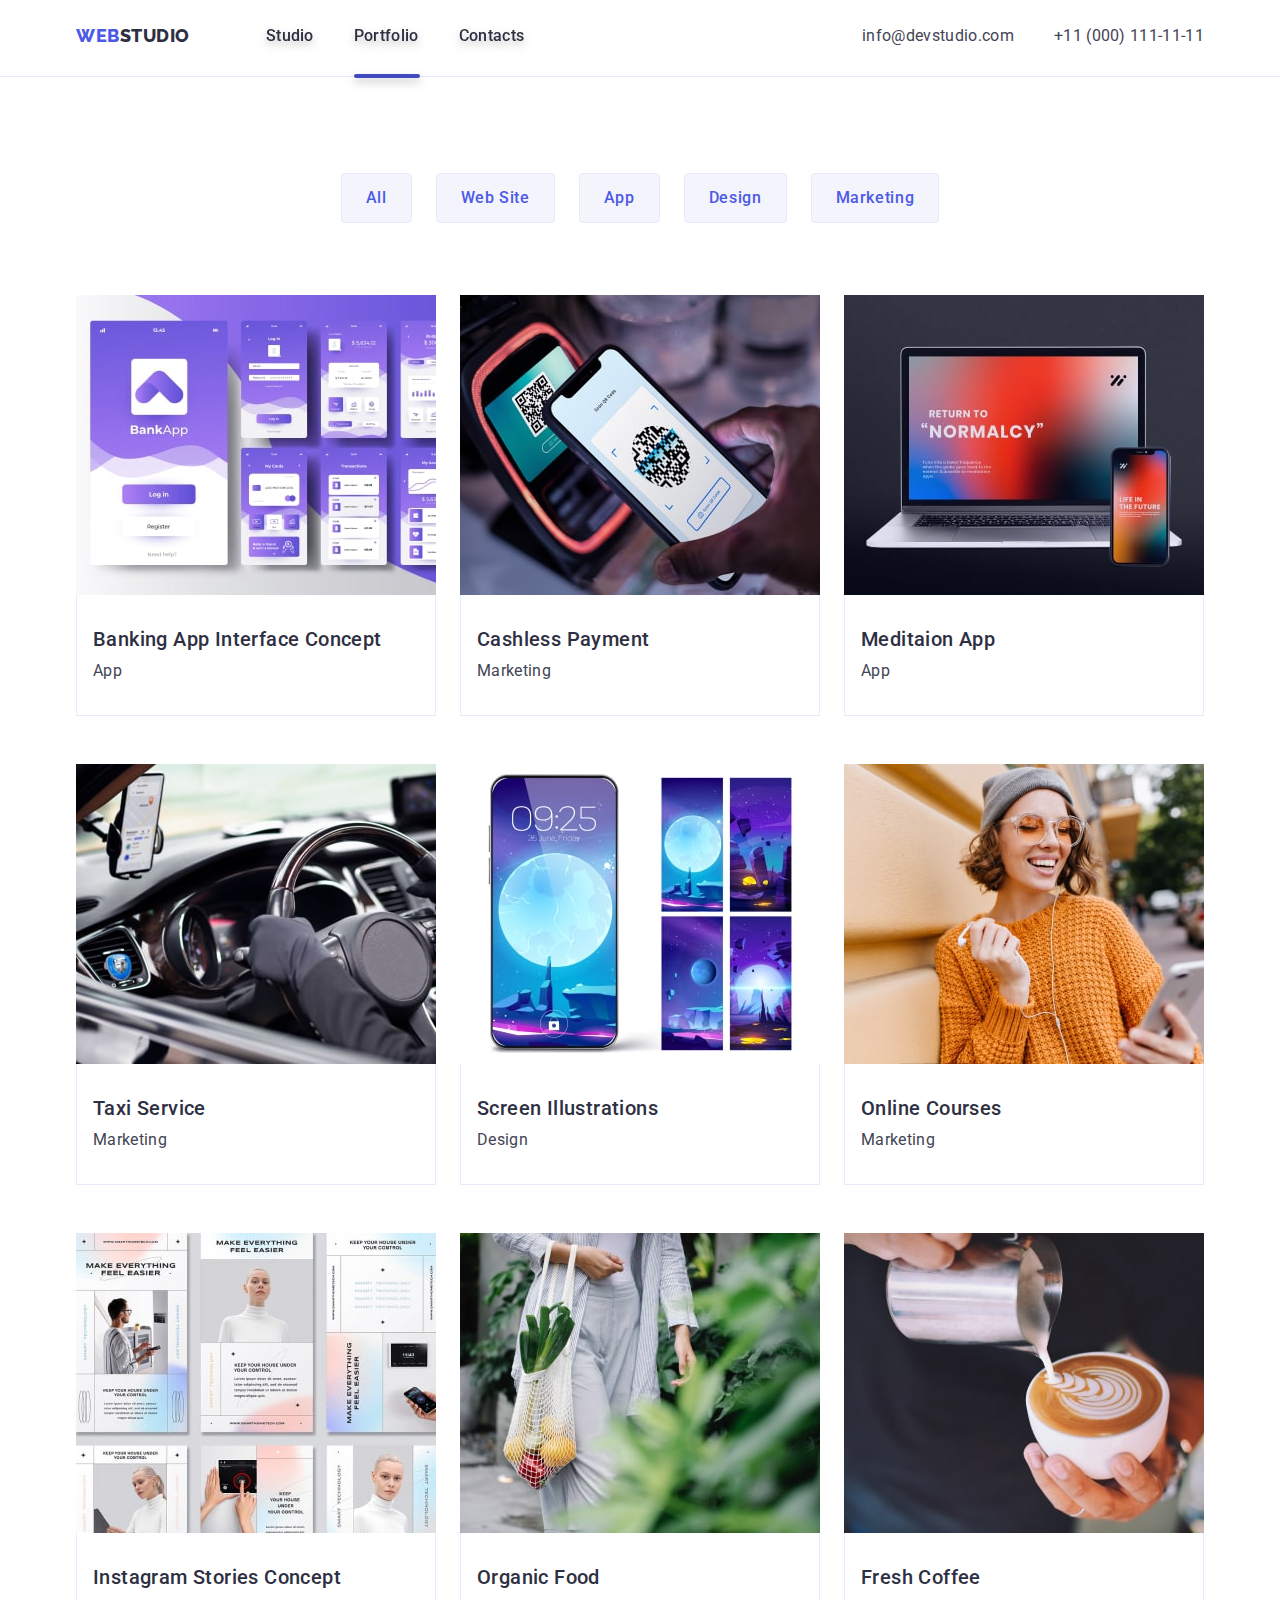
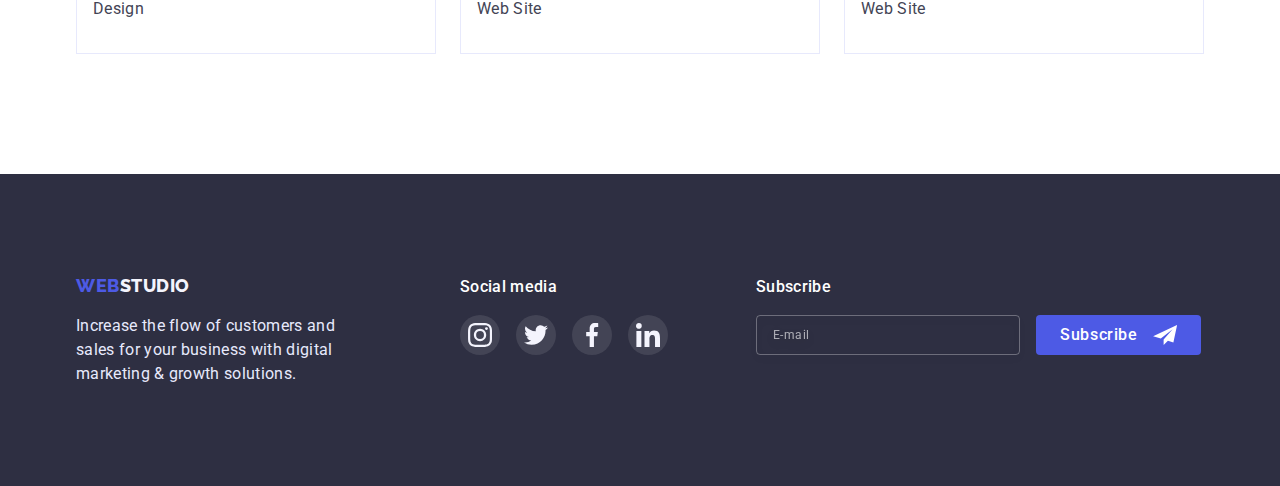
==== portfolio.html @ 9fefce88 "copy_repository" ====
<!DOCTYPE html>
<html lang="en">
  <head>
    <meta charset="UTF-8" />
    <meta http-equiv="X-UA-Compatible" content="IE=edge" />
    <meta name="viewport" content="width=device-width, initial-scale=1.0" />
    <title>Portfolio</title>
    <link
      rel="stylesheet"
      href="https://cdnjs.cloudflare.com/ajax/libs/modern-normalize/1.0.0/modern-normalize.min.css"
    />
    <link rel="stylesheet" href="./css/styles.css" />
    <link rel="preconnect" href="https://fonts.googleapis.com" />
    <link rel="preconnect" href="https://fonts.gstatic.com" crossorigin />
    <link
      href="https://fonts.googleapis.com/css2?family=Raleway:wght@800&family=Roboto:wght@400;500;700;900&display=swap"
      rel="stylesheet"
    />
  </head>
  <body>
    <header class="header">
      <div class="container header-container">
        <nav class="header-navigation">
          <a class="header-logo link" href="./index.html">
            <span class="logo-web">Web</span
            ><span class="logo-studio">Studio</span>
          </a>
          <ul class="header-list list">
            <li class="header-item">
              <a class="header-link link" href="./index.html">Studio</a>
            </li>
            <li class="header-item">
              <a class="header-link Portfolio link" href="./portfolio.html"
                >Portfolio</a
              >
            </li>
            <li class="header-item">
              <a class="header-link link" href="#">Contacts</a>
            </li>
          </ul>
        </nav>
        <address class="header-address">
          <ul class="header-address-list list">
            <li class="header-address-item">
              <a class="header-mail list link" href="mailto:info@devstudio.com"
                >info@devstudio.com</a
              >
            </li>
            <li class="header-address-item">
              <a class="header-tell list link" href="tel:+110001111111"
                >+11 (000) 111-11-11</a
              >
            </li>
          </ul>
        </address>
      </div>
    </header>
    <main class="main">
      <section class="main-section">
        <div class="container">
          <h2 class="hidden-title">Guidebook</h2>
          <ul class="btn-list list">
            <li class="btn-item">
              <button class="main-btn" type="button">All</button>
            </li>
            <li>
              <button class="main-btn" type="button">Web Site</button>
            </li>
            <li>
              <button class="main-btn" type="button">App</button>
            </li>
            <li>
              <button class="main-btn" type="button">Design</button>
            </li>
            <li>
              <button class="main-btn" type="button">Marketing</button>
            </li>
          </ul>
          <ul class="works-list list">
            <li class="works-item">
              <div class="works-img">
                <img
                  src="./images/Project_1.jpg"
                  alt="Apps pages"
                  width="360"
                  height="300"
                />
                <div class="works-hidden-content">
                  <p class="works-hidden-text">
                    14 Stylish and User-Friendly App Design Concepts · Task
                    Manager App · Calorie Tracker App · Exotic Fruit Ecommerce
                    App · Cloud Storage App
                  </p>
                </div>
              </div>
              <div class="works-content">
                <h3 class="works-title">Banking App Interface Concept</h3>
                <p class="works-text">App</p>
              </div>
            </li>
            <li class="works-item">
              <div class="works-img">
                <img
                  src="./images/Project_2.jpg"
                  alt="QR-code on a phone"
                  width="360"
                  height="300"
                />
                <div class="works-hidden-content">
                  <p class="works-hidden-text">
                    14 Stylish and User-Friendly App Design Concepts · Task
                    Manager App · Calorie Tracker App · Exotic Fruit Ecommerce
                    App · Cloud Storage App
                  </p>
                </div>
              </div>
              <div class="works-content">
                <h3 class="works-title">Cashless Payment</h3>
                <p class="works-text">Marketing</p>
              </div>
            </li>
            <li class="works-item">
              <div class="works-img">
                <img
                  src="./images/Project_3.jpg"
                  alt="phone and laptop"
                  width="360"
                  height="300"
                />
                <div class="works-hidden-content">
                  <p class="works-hidden-text">
                    14 Stylish and User-Friendly App Design Concepts · Task
                    Manager App · Calorie Tracker App · Exotic Fruit Ecommerce
                    App · Cloud Storage App
                  </p>
                </div>
              </div>

              <div class="works-content">
                <h3 class="works-title">Meditaion App</h3>
                <p class="works-text">App</p>
              </div>
            </li>
            <li class="works-item">
              <div class="works-img">
                <img
                  src="./images/Project_4.jpg"
                  alt="car steering wheel"
                  width="360"
                  height="300"
                />
                <div class="works-hidden-content">
                  <p class="works-hidden-text">
                    14 Stylish and User-Friendly App Design Concepts · Task
                    Manager App · Calorie Tracker App · Exotic Fruit Ecommerce
                    App · Cloud Storage App
                  </p>
                </div>
              </div>

              <div class="works-content">
                <h3 class="works-title">Taxi Service</h3>
                <p class="works-text">Marketing</p>
              </div>
            </li>
            <li class="works-item">
              <div class="works-img">
                <img
                  src="./images/Project_5.jpg"
                  alt="picture of the moon on the phone"
                  width="360"
                  height="300"
                />
                <div class="works-hidden-content">
                  <p class="works-hidden-text">
                    14 Stylish and User-Friendly App Design Concepts · Task
                    Manager App · Calorie Tracker App · Exotic Fruit Ecommerce
                    App · Cloud Storage App
                  </p>
                </div>
              </div>

              <div class="works-content">
                <h3 class="works-title">Screen Illustrations</h3>
                <p class="works-text">Design</p>
              </div>
            </li>
            <li class="works-item">
              <div class="works-img">
                <img
                  src="./images/Project_6.jpg"
                  alt="girl with headphones"
                  width="360"
                  height="300"
                />
                <div class="works-hidden-content">
                  <p class="works-hidden-text">
                    14 Stylish and User-Friendly App Design Concepts · Task
                    Manager App · Calorie Tracker App · Exotic Fruit Ecommerce
                    App · Cloud Storage App
                  </p>
                </div>
              </div>

              <div class="works-content">
                <h3 class="works-title">Online Courses</h3>
                <p class="works-text">Marketing</p>
              </div>
            </li>
            <li class="works-item">
              <div class="works-img">
                <img
                  src="./images/Project_7.jpg"
                  alt="descriptions with images of people"
                  width="360"
                  height="300"
                />
                <div class="works-hidden-content">
                  <p class="works-hidden-text">
                    14 Stylish and User-Friendly App Design Concepts · Task
                    Manager App · Calorie Tracker App · Exotic Fruit Ecommerce
                    App · Cloud Storage App
                  </p>
                </div>
              </div>

              <div class="works-content">
                <h3 class="works-title">Instagram Stories Concept</h3>
                <p class="works-text">Design</p>
              </div>
            </li>
            <li class="works-item">
              <div class="works-img">
                <img
                  src="./images/Project_8.jpg"
                  alt="girl with fruit"
                  width="360"
                  height="300"
                />
                <div class="works-hidden-content">
                  <p class="works-hidden-text">
                    14 Stylish and User-Friendly App Design Concepts · Task
                    Manager App · Calorie Tracker App · Exotic Fruit Ecommerce
                    App · Cloud Storage App
                  </p>
                </div>
              </div>

              <div class="works-content">
                <h3 class="works-title">Organic Food</h3>
                <p class="works-text">Web Site</p>
              </div>
            </li>
            <li class="works-item">
              <div class="works-img">
                <img
                  src="./images/Project_9.jpg"
                  alt="cup of coffe"
                  width="360"
                  height="300"
                />
                <div class="works-hidden-content">
                  <p class="works-hidden-text">
                    14 Stylish and User-Friendly App Design Concepts · Task
                    Manager App · Calorie Tracker App · Exotic Fruit Ecommerce
                    App · Cloud Storage App
                  </p>
                </div>
              </div>

              <div class="works-content">
                <h3 class="works-title">Fresh Coffee</h3>
                <p class="works-text">Web Site</p>
              </div>
            </li>
          </ul>
        </div>
      </section>
    </main>
    <footer class="footer">
      <div class="container footer-container">
        <div class="block-footer-logo">
          <a class="footer-logo link" href="./index.html">
            <span class="logo-web">Web</span
            ><span class="footer-logo-studio">Studio</span>
          </a>
          <p class="footer-text">
            Increase the flow of customers and sales for your business with
            digital marketing & growth solutions.
          </p>
        </div>
        <div class="block-footer-social">
          <h3 class="footer-social-title">Social media</h3>
          <ul class="footer-content-social list">
            <li class="footer-item">
              <a href="" class="footer-social-link link"
                ><svg class="link-icon" width="24px" height="24px">
                  <use href="./images/icons.svg#icon-instagram"></use>
                </svg>
              </a>
            </li>
            <li class="footer-item">
              <a href="" class="social-link link"
                ><svg class="footer-link-icon" width="24px" height="24px">
                  <use href="./images/icons.svg#icon-twitter"></use>
                </svg>
              </a>
            </li>
            <li class="footer-item">
              <a href="" class="social-link link"
                ><svg class="link-icon" width="24px" height="24px">
                  <use href="./images/icons.svg#icon-facebook"></use>
                </svg>
              </a>
            </li>
            <li class="footer-item">
              <a href="" class="social-link link"
                ><svg class="link-icon" width="24px" height="24px">
                  <use href="./images/icons.svg#icon-linkedin"></use>
                </svg>
              </a>
            </li>
          </ul>
        </div>
        <form class="Subscribe-form">
          <div class="subscribe-block">
            <label class="subscribe-lable" for="subscribe">Subscribe</label>
            <input
              id="subscribe"
              type="email"
              name="email"
              required
              class="subscribe-input"
              placeholder="E-mail"
            />
          </div>
          <button type="submit" class="button-subscribe">
            Subscribe
            <svg class="Subscribe-link-icon" width="24px" height="20px">
              <use href="./images/icons.svg#icon-send"></use>
            </svg>
          </button>
        </form>
      </div>
    </footer>
  </body>
</html>
---- css/styles.css ----
body {
  font-family: "Roboto", sans-serif;
  background-color: #e5e5e5;
}

.main {
  background-color: var(--main-color);
}

.list {
  list-style: none;
}

.link {
  text-decoration: none;
}

:root {
  --main-color: #fff;
  --grd: linear-gradient(rgba(46, 47, 66, 0.7), rgba(46, 47, 66, 0.7));
  --main-text-color: #2e2f42;
  --secondary-text: #434455;
  --main-bgc: #f4f4fd;
  --pointer-color: #404bbf;
  --hover-cubic-bezier: 250ms cubic-bezier(0.4, 0, 0.2, 1);
  --btn-color: #4d5ae5;
}

h1,
h2,
h3,
h4,
h5,
h5,
p {
  margin: 0;
}

ul {
  margin: 0;
  padding-left: 0;
}

button {
  cursor: pointer;
}

img {
  display: block;
  max-width: 100%;
  height: auto;
}

.container {
  width: 1158px;
  padding-left: 15px;
  padding-right: 15px;
  margin-right: auto;
  margin-left: auto;
}

/*-------------------------------------HEADER-------------------------*/

.header {
  background-color: var(--main-color);
  border-bottom: 1px solid #e7e9fc;
  padding-top: 24px;
  padding-bottom: 28px;
}

.header-container {
  display: flex;

  align-items: center;
}

.header-navigation {
  display: flex;
  align-items: center;
  margin-right: auto;
}

.header-logo {
  display: flex;
  flex-direction: row;
  align-items: flex-start;
  padding: 0px;
  margin-right: 76px;
}

.logo-web {
  font-family: "Raleway";
  font-weight: 800;
  font-size: 18px;
  line-height: 1.33;
  display: flex;
  align-items: center;
  letter-spacing: 0.03em;
  text-transform: uppercase;
  color: var(--btn-color);
}

.logo-studio {
  font-family: "Raleway";
  font-weight: 800;
  font-size: 18px;
  line-height: 1.33;
  display: flex;
  align-items: center;
  letter-spacing: 0.03em;
  text-transform: uppercase;
  color: var(--main-text-color);
}

.header-list {
  padding: 0px;
  filter: drop-shadow(0px 4px 4px rgba(0, 0, 0, 0.25));
  display: flex;
  gap: 40px;
}

.header-link {
  font-weight: 500;
  font-size: 16px;
  line-height: 1.5;
  letter-spacing: 0.02em;
  color: var(--main-text-color);
  transition: color var(--hover-cubic-bezier);
  position: relative;
}

.Studio::after {
  content: "";
  position: absolute;
  top: 48px;
  left: 0;
  width: 100%;
  height: 4px;
  background-color: #404bbf;
  border-radius: 2px;
}

.Portfolio::after {
  content: "";
  position: absolute;
  top: 48px;
  left: 0;
  width: 66px;
  height: 4px;
  background-color: #404bbf;
  border-radius: 2px;
}

.header-link:is(:hover, :focus) {
  color: var(--pointer-color);
  border-radius: 5px;
}

.header-address-list {
  display: flex;
  gap: 40px;
}

.header-mail {
  font-size: 16px;
  line-height: 1.5;
  letter-spacing: 0.02em;
  color: var(--secondary-text);
  font-style: normal;
  transition: color var(--hover-cubic-bezier);
}

.header-mail:is(:hover, :focus) {
  color: var(--pointer-color);
}

.header-tell {
  font-size: 16px;
  line-height: 1.5;
  letter-spacing: 0.02em;
  color: var(--secondary-text);
  font-style: normal;
}

/*-------------------------------------HERO-------------------------*/

.hero {
  padding: 188px;
  text-align: center;
  max-width: 1440px;
  margin-left: auto;
  margin-right: auto;
  background-image: var(--grd), url(../images/people-office\ 1.jpg);
  background-repeat: no-repeat;
  background-position: center;
}

.hero-title {
  font-weight: 700;
  font-size: 56px;
  line-height: 1.07;
  letter-spacing: 0.02em;
  color: var(--main-color);
  margin: auto;
  max-width: 500px;
}

.hero-btn-item {
  padding-top: 16px;
  padding-bottom: 16px;
  min-width: 169px;
  background: var(--btn-color);
  box-shadow: 0px 4px 4px rgba(0, 0, 0, 0.15);
  border-radius: 4px;
  font-family: "Roboto";
  font-weight: 500;
  font-size: 16px;
  line-height: 1.5;
  align-items: center;
  letter-spacing: 0.04em;
  color: var(--main-color);
  margin-top: 48px;
  transition: background-color var(--hover-cubic-bezier);
}

.hero-btn-item:is(:hover, :focus) {
  background-color: var(--pointer-color);
}

/*-------------------------------------MAIN-WORK-------------------------*/

.main-section-work {
  padding-top: 120px;
}

.hidden-title {
  opacity: 0;
  visibility: hidden;
  pointer-events: none;
  position: absolute;
}

.work-list {
  display: flex;
  gap: 24px;
  align-items: center;
}

.work-item {
  max-width: 264px;
  width: calc((100% - 72px) / 4);
}

.work-item::before {
  display: block;
  content: "";
  width: 264px;
  height: 112px;
  border-radius: 4px;
  background-color: var(--main-bgc);
  background-repeat: no-repeat;
  background-position: center;
}

.icon-antenna::before {
  background-image: url(../images/antenna.svg);
}

.icon-clock::before {
  background-image: url(../images/clock.svg);
}

.icon-diagram::before {
  background-image: url(../images/diagram.svg);
}

.icon-astronaut::before {
  background-image: url(../images/astronaut.svg);
}

.work-title {
  font-weight: 500;
  font-size: 20px;
  line-height: 1.2;
  letter-spacing: 0.02em;
  color: var(--main-text-color);
  flex: none;
  order: 0;
  flex-grow: 0;
}
.work-text {
  font-size: 16px;
  line-height: 1.5;
  letter-spacing: 0.02em;
  color: var(--secondary-text);
  flex: none;
  order: 1;
  flex-grow: 0;
  margin-top: 8px;
}

/*-------------------------------------MAIN-DOING-------------------------*/

.main-section-doing {
  padding-top: 120px;
  padding-bottom: 70px;
}
.doing-title {
  font-weight: 700;
  font-size: 36px;
  line-height: 1.1;
  text-align: center;
  letter-spacing: 0.02em;
  text-transform: capitalize;
  color: var(--main-text-color);
  margin-bottom: 72px;
}
.doing-list {
  display: flex;
  gap: 24px;
}

.doing-item {
  width: calc((100% - 48px) / 3);
}

/*-------------------------------------MAIN-TEAM-------------------------*/

.main-section-team {
  background-color: var(--main-bgc);
  padding-top: 120px;
  padding-bottom: 120px;
}
.team-title {
  font-weight: 700;
  font-size: 36px;
  text-align: center;
  line-height: 1.1;
  letter-spacing: 0.02em;
  text-transform: capitalize;
  color: var(--main-text-color);
  margin-bottom: 72px;
}
.team-list {
  display: flex;
  gap: 24px;
}
.team-item {
  display: flex;
  flex-direction: column;
  background: var(--main-color);
  box-shadow: 0px 1px 6px rgba(46, 47, 66, 0.08),
    0px 1px 1px rgba(46, 47, 66, 0.16), 0px 2px 1px rgba(46, 47, 66, 0.08);
  border-radius: 0px 0px 4px 4px;
  width: calc((100% - 72px) / 4);
  box-shadow: 0px 1px 6px rgba(46, 47, 66, 0.08),
    0px 1px 1px rgba(46, 47, 66, 0.16), 0px 2px 1px rgba(46, 47, 66, 0.08);
}
.item-title {
  font-weight: 500;
  font-size: 20px;
  line-height: 1.2;
  letter-spacing: 0.02em;
  color: var(--main-text-color);
  flex: none;
  order: 0;
  flex-grow: 0;
  margin-bottom: 8px;
}
.item-text {
  font-size: 16px;
  line-height: 1.5;
  letter-spacing: 0.02em;
  color: var(--secondary-text);
  flex: none;
  order: 1;
  flex-grow: 0;
}

.team-content {
  padding-top: 32px;
  padding-bottom: 32px;
  text-align: center;
}

.team-content-social {
  display: flex;
  justify-content: center;
  gap: 24px;
  padding-top: 8px;
}
.social-item {
  width: 40px;
  height: 40px;
  background-color: var(--btn-color);
  border-radius: 50px;
  transition: background-color var(--hover-cubic-bezier);
}
.social-link {
  width: 100%;
  height: 100%;

  display: flex;
  justify-content: center;
  align-items: center;
  fill: var(--main-bgc);
}

.social-item:is(:hover, :focus) {
  background-color: var(--pointer-color);
}

/* ------------------------------------MAIN-CLIENTS--------------------------- */

.main-clients {
  padding-top: 130px;
  padding-bottom: 120px;
}

.client-title {
  font-weight: 700;
  font-size: 36px;
  text-align: center;
  line-height: 1.1;
  letter-spacing: 0.02em;
  text-transform: capitalize;
  color: var(--main-text-color);
  margin-bottom: 72px;
}

.clients-list {
  display: flex;
  justify-content: center;
  gap: 24px;
}

.clients-item {
  width: calc((100% - 120px) / 6);
  height: 88px;
}
.clients-link {
  width: 100%;
  height: 100%;
  display: flex;
  justify-content: center;
  align-items: center;
  cursor: pointer;
  border: 1px solid #8e8f99;
  border-radius: 4px;
  color: #afb1b8;
  transition: color, border-color, var(--hover-cubic-bezier);
}

.clients-icon {
  fill: currentColor;
}

.clients-link:is(:hover, :focus) {
  border-color: var(--pointer-color);
  color: var(--pointer-color);
}

/*-------------------------------------FILE-PORTFOLIO-------------------------*/

.main-section {
  padding-top: 96px;
  padding-bottom: 120px;
}

/*-------------------------------------SECTION-BTN-------------------------*/
.btn-list {
  margin-bottom: 72px;
  display: flex;
  gap: 24px;
  justify-content: center;
}

.main-btn {
  font-family: "Roboto";
  background: var(--main-bgc);
  border: 1px solid #e7e9fc;
  border-radius: 4px;
  font-weight: 500;
  font-size: 16px;
  line-height: 1.5;
  letter-spacing: 0.04em;
  color: var(--btn-color);
  padding: 12px 24px;
  transition: color, background-color, box-shadow, var(--hover-cubic-bezier);
}

.main-btn:is(:hover, :focus) {
  color: var(--main-color);
  background-color: var(--pointer-color);
  box-shadow: 0px 1px 6px rgba(46, 47, 66, 0.08),
    0px 1px 1px rgba(46, 47, 66, 0.16), 0px 2px 1px rgba(46, 47, 66, 0.08);
}

/*-------------------------------------WORKS-------------------------*/

.works-content {
  padding-left: 16px;
  padding-top: 32px;
  padding-bottom: 32px;
}
.works-list {
  display: flex;
  flex-wrap: wrap;
  column-gap: 24px;
  row-gap: 48px;
}

.works-item {
  width: calc((100% - 48px) / 3);
  transition: box-shadow var(--hover-cubic-bezier);
}

.works-img {
  position: relative;
  overflow: hidden;
}

.works-hidden-content {
  width: 100%;
  height: 100%;
  position: absolute;
  left: 0;
  top: 0;
  background-color: rgba(77, 90, 229, 1);
  transform: translateY(100%);
  transition: transform var(--hover-cubic-bezier);
  padding-right: 32px;
  padding-left: 32px;
  padding-top: 40px;
}
.works-hidden-text {
  font-weight: 400;
  font-size: 16px;
  line-height: 1.5;
  letter-spacing: 0.02em;
  color: var(--main-bgc);
  max-width: 296px;
  min-height: 96px;
}

.works-item:is(:hover, :focus) .works-hidden-content {
  transform: translateY(0);
}

.works-item:is(:hover, :focus) {
  box-shadow: 0px 1px 6px rgba(46, 47, 66, 0.08),
    0px 1px 1px rgba(46, 47, 66, 0.16), 0px 2px 1px rgba(46, 47, 66, 0.08);
}

.works-title {
  font-weight: 500;
  font-size: 20px;
  line-height: 1.2;
  letter-spacing: 0.02em;
  color: var(--main-text-color);
  flex: none;
  order: 0;
  flex-grow: 0;
  margin-bottom: 8px;
}
.works-text {
  font-size: 16px;
  line-height: 1.5;
  letter-spacing: 0.02em;
  color: var(--secondary-text);
  flex: none;
  order: 1;
  flex-grow: 0;
}

.works-content {
  padding-top: 32px;
  padding-bottom: 32px;
  border-left: 1px solid #e7e9fc;
  border-right: 1px solid #e7e9fc;
  border-bottom: 1px solid #e7e9fc;
}

/*-------------------------------------FOOTER-------------------------*/

.footer {
  background-color: var(--main-text-color);
  padding-top: 100px;
  padding-bottom: 100px;
}

.block-footer-logo {
  margin-right: 120px;
}

.footer-logo {
  display: flex;
  flex-direction: row;
  align-items: flex-start;
  padding: 0px;
  margin-bottom: 16px;
}

.footer-logo-studio {
  width: 71px;
  height: 24px;
  font-family: "Raleway";
  font-weight: 800;
  font-size: 18px;
  line-height: 1.33;
  display: flex;
  align-items: center;
  letter-spacing: 0.03em;
  text-transform: uppercase;
  color: var(--main-bgc);
  flex: none;
  order: 1;
  flex-grow: 0;
}

.footer-text {
  font-size: 16px;
  line-height: 1.5;
  letter-spacing: 0.02em;
  color: #e7e9fc;
  max-width: 264px;
}

.footer-container {
  display: flex;
  align-items: baseline;
}

.footer-social-title {
  font-family: "Roboto";
  font-weight: 500;
  font-size: 16px;
  line-height: 1.5;
  letter-spacing: 0.02em;
  margin-bottom: 16px;
  color: var(--main-color);
}

.footer-content-social {
  display: flex;
  justify-content: center;
  gap: 16px;
}

.footer-social-link {
  width: 100%;
  height: 100%;
  display: flex;
  justify-content: center;
  align-items: center;
  fill: var(--main-bgc);
}

.footer-item {
  background-color: rgba(255, 255, 255, 0.1);
  width: 40px;
  height: 40px;
  border-radius: 50px;
  transition: background-color var(--hover-cubic-bezier);
}

.footer-item:is(:hover, :focus) {
  background-color: #31d0aa;
}

.Subscribe-form {
  margin-left: 88px;
  display: flex;
  justify-content: flex-end;
}

.subscribe-block {
  display: flex;
  flex-wrap: wrap;
}

.subscribe-lable {
  font-family: "Roboto";
  font-weight: 500;
  font-size: 16px;
  line-height: 1.5;
  letter-spacing: 0.02em;
  color: #ffffff;
}

.subscribe-block {
  width: 264px;
  margin-right: 16px;
}

.subscribe-input {
  width: 264px;
  height: 40px;
  border: 1px solid rgba(255, 255, 255, 0.3);
  filter: drop-shadow(0px 4px 4px rgba(0, 0, 0, 0.15));
  border-radius: 4px;
  margin-top: 16px;
  background-color: transparent;
  outline: transparent;
  padding-top: 8px;
  padding-bottom: 8px;
  padding-left: 16px;
  color: rgb(255, 255, 255);
  font-family: "Roboto";
  font-weight: 400;
  font-size: 12px;
  line-height: 2;
  letter-spacing: 0.04em;
}

.subscribe-input::placeholder {
  font-family: "Roboto";
  font-weight: 400;
  font-size: 12px;
  line-height: 2;
  letter-spacing: 0.04em;
  color: rgba(255, 255, 255, 0.6);
}

.button-subscribe {
  position: relative;
  background: var(--btn-color);
  border-radius: 4px;
  width: 165px;
  height: 40px;
  font-family: "Roboto";
  font-weight: 500;
  font-size: 16px;
  line-height: 1.5;
  letter-spacing: 0.04em;
  color: #ffffff;
  padding-top: 8px;
  padding-left: 24px;
  padding-right: 64px;
  padding-bottom: 8px;
  border: none;
  transition: background-color var(--hover-cubic-bezier);
  margin-top: auto;
}

.button-subscribe:is(:hover, :focus) {
  background-color: var(--pointer-color);
}

.Subscribe-link-icon {
  position: absolute;
  top: 50%;
  right: 24px;
  transform: translateY(-50%);
  margin-left: 16px;
  fill: #fff;
}

/* ----------------------------MODAL------------------------------ */

.backdrop {
  position: fixed;
  top: 0;
  width: 100%;
  height: 100%;
  background-color: rgba(46, 47, 66, 0.4);
  transition: opacity 200ms linear, visibility 200ms linear;
}

.is-hidden {
  opacity: 0;
  visibility: hidden;
  pointer-events: none;
}

.modal {
  position: absolute;
  width: 408px;
  min-height: 576px;
  top: 50%;
  left: 50%;
  transform: translate(-50%, -50%);
  background: #fcfcfc;
  box-shadow: 0px 1px 1px rgba(0, 0, 0, 0.14), 0px 1px 3px rgba(0, 0, 0, 0.12),
    0px 2px 1px rgba(0, 0, 0, 0.2);
  border-radius: 4px;
  padding: 24px;
  transition: transform 400ms linear;
}

.backdrop.is-hidden .modal {
  transform: rotate(90deg);
}

.modal-close {
  width: 24px;
  height: 24px;
  background: #e7e9fc;
  border: 1px solid rgba(0, 0, 0, 0.1);
  border-radius: 50%;
  display: block;
  margin-left: auto;
  transition: background-color var(--hover-cubic-bezier),
    fill var(--hover-cubic-bezier);
  position: relative;
}

.modal-close:is(:hover, :focus) {
  background-color: var(--pointer-color);
  fill: #fff;
}

.modal-icon {
  position: absolute;
  top: 50%;
  left: 50%;
  transform: translate(-50%, -50%);
}

/* -------------------------FORM-------------------------- */

textarea {
  resize: none;
}

label {
  display: flex;
  flex-direction: column;
}

.form-head {
  font-family: "Roboto";

  font-weight: 500;
  font-size: 16px;
  line-height: 1.5;
  text-align: center;
  letter-spacing: 0.02em;
  color: #2e2f42;
  margin-top: 32px;
  margin-bottom: 14px;
}

.form-lable-title {
  font-family: "Roboto";
  font-weight: 400;
  font-size: 12px;
  line-height: 1.33;
  letter-spacing: 0.04em;
  color: #8e8f99;
  margin-bottom: 4px;
}

.form-lable-title {
  margin-top: 8px;
}

.form-input-area {
  padding-left: 38px;
  width: 100%;
  height: 40px;
  border: 1px solid rgba(33, 33, 33, 0.2);
  border-radius: 4px;
  outline: transparent;
  background-color: transparent;
  font-family: "Roboto";
  font-weight: 450;
  font-size: 12px;
  line-height: 1.33;
  letter-spacing: 0.05em;
  color: #52535e;
}

.form-input-area:focus {
  border-color: var(--pointer-color);
}

.form-input-area:focus + .form-input-icon {
  fill: var(--pointer-color);
}

.input-block {
  position: relative;
}

.form-input-icon {
  position: absolute;
  left: 19px;
  top: 50%;
  transform: translateY(-50%);
}

.form-textarea {
  width: 100%;
  height: 120px;
  border: 1px solid rgba(33, 33, 33, 0.2);
  border-radius: 4px;
  padding: 8px 16px;
  font-family: "Roboto";
  font-weight: 450;
  font-size: 12px;
  line-height: 1.33;
  letter-spacing: 0.05em;
  color: #52535e;
  margin-bottom: 16px;
  outline: transparent;
  background-color: transparent;
}

.form-textarea::placeholder {
  font-family: "Roboto";
  font-weight: 400;
  font-size: 12px;
  line-height: 1.33;
  letter-spacing: 0.04em;
  color: rgba(117, 117, 117, 0.5);
}

.form-textarea:focus {
  border-color: var(--pointer-color);
}

.checkbox-text {
  font-family: "Roboto";
  font-weight: 400;
  font-size: 12px;
  line-height: 1.33;
  letter-spacing: 0.04em;
  color: #757575;
}

.checkbox-link {
  font-family: "Roboto";
  font-weight: 400;
  font-size: 12px;
  line-height: 1.33;
  letter-spacing: 0.04em;
  color: var(--pointer-color);
}

.checkbox-block {
  display: flex;
  justify-content: flex-start;
  margin-bottom: 24px;
}

.form-button {
  padding-top: 16px;
  padding-bottom: 16px;
  min-width: 169px;
  background: var(--btn-color);
  box-shadow: 0px 4px 4px rgba(0, 0, 0, 0.15);
  border-radius: 4px;
  font-family: "Roboto";
  font-weight: 500;
  font-size: 16px;
  line-height: 1.5;
  display: flex;
  margin: auto;
  justify-content: center;
  letter-spacing: 0.04em;
  color: var(--main-color);
  margin-top: 24px;
  transition: background-color var(--hover-cubic-bezier);
}

.form-button:is(:hover, :focus) {
  background-color: var(--pointer-color);
}

.checkbox-text {
  flex-direction: row;
}

/* .checkbox-text::before {
  content: "";
  width: 16px;
  height: 16px;
  border: 1.25px solid #2e2f42;
  border-radius: 2px;
  margin-right: 8px;
} */

/* .checkbox-input:checked + .checkbox-text::before {
  background-color: rgba(64, 75, 191, 1);
  background-image: url(../images/check-icon.svg);
  background-repeat: no-repeat;
  background-position: center;
  border: none;
} */

.visually-hidden {
  position: absolute;
  width: 1px;
  height: 1px;
  margin: -1px;
  border: 0;
  padding: 0;
  white-space: nowrap;
  clip-path: inset(100%);
  clip: rect(0 0 0 0);
  overflow: hidden;
}

.checkbox-icon-span {
  display: flex;
  align-items: center;
  justify-content: center;
  width: 16px;
  height: 16px;
  border: 1.25px solid var(--main-text-color);
  border-radius: 2px;
  margin-right: 8px;
  fill: transparent;
  transition: background-color var(--hover-cubic-bezier),
    fill var(--hover-cubic-bezier), border var(--hover-cubic-bezier);
}

.checkbox-input:checked + .checkbox-text .checkbox-icon-span {
  background-color: var(--pointer-color);
  fill: var(--main-color);
  border: none;
}
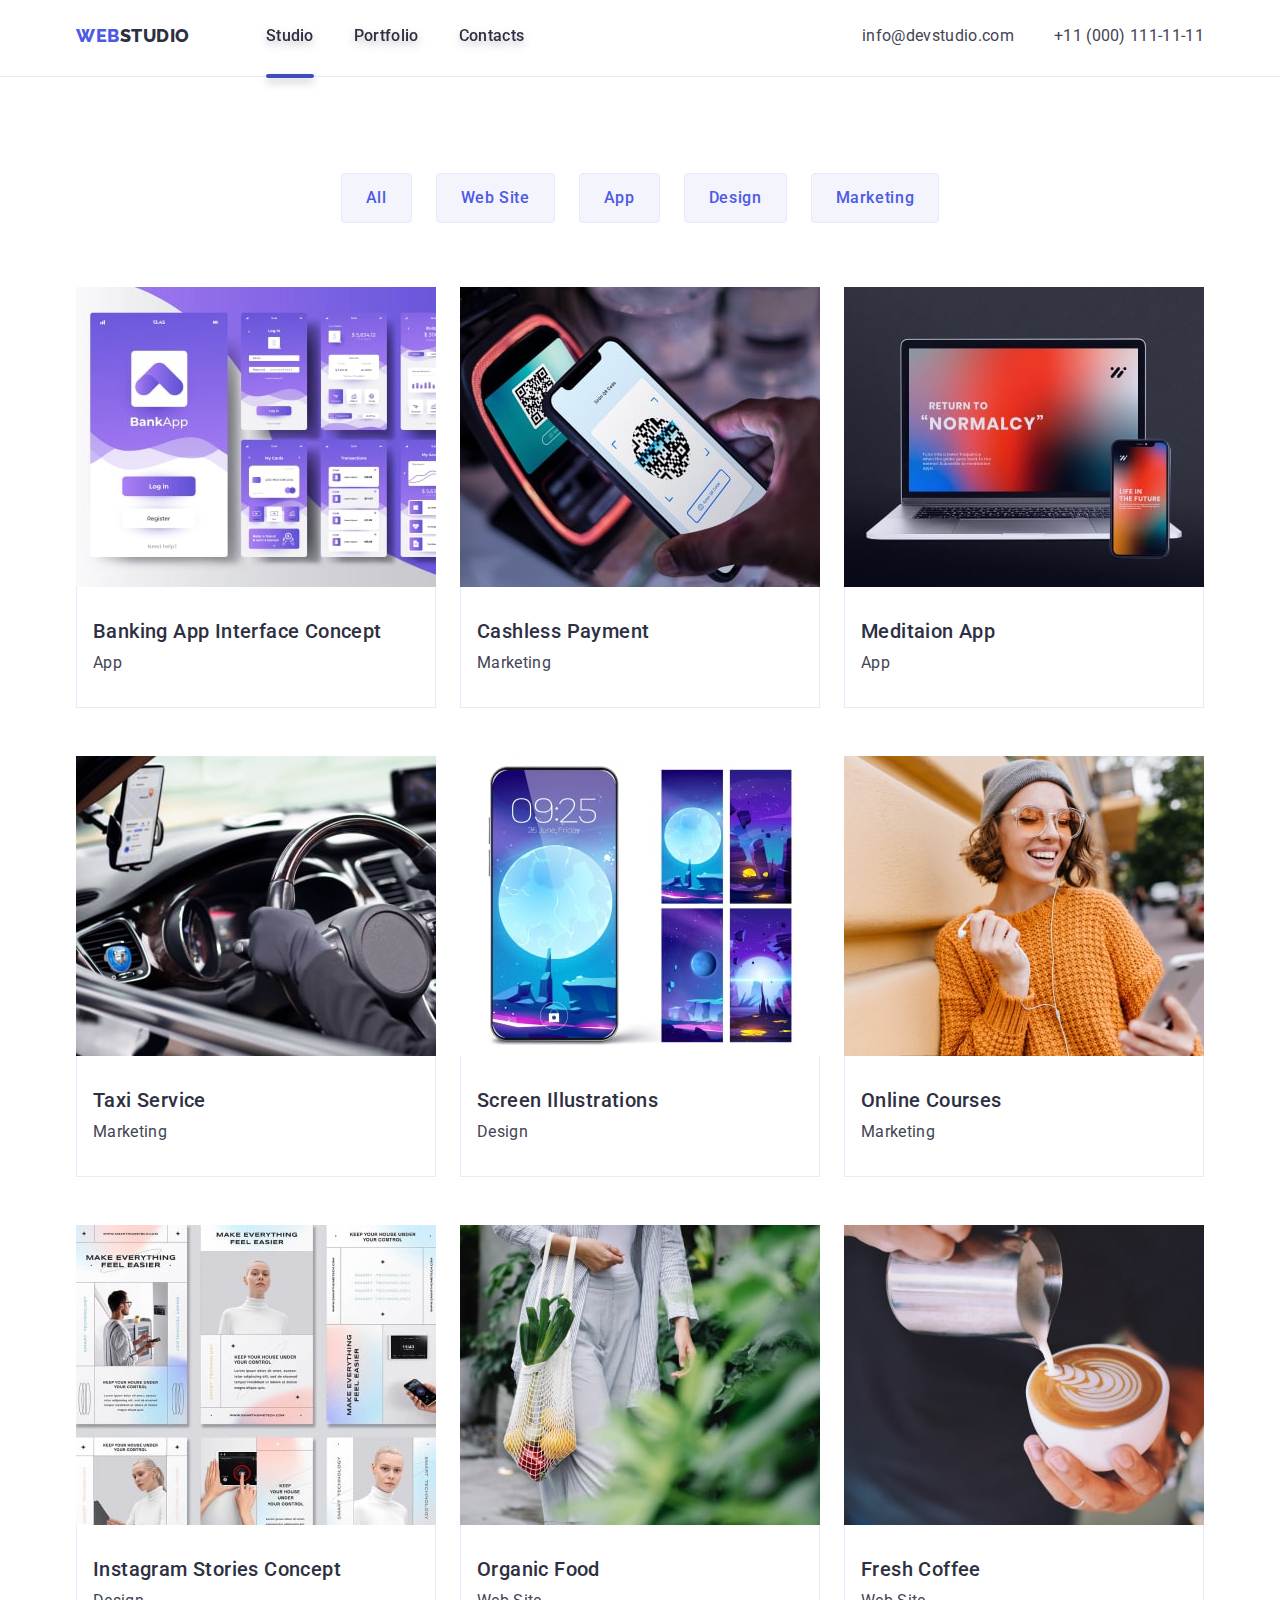
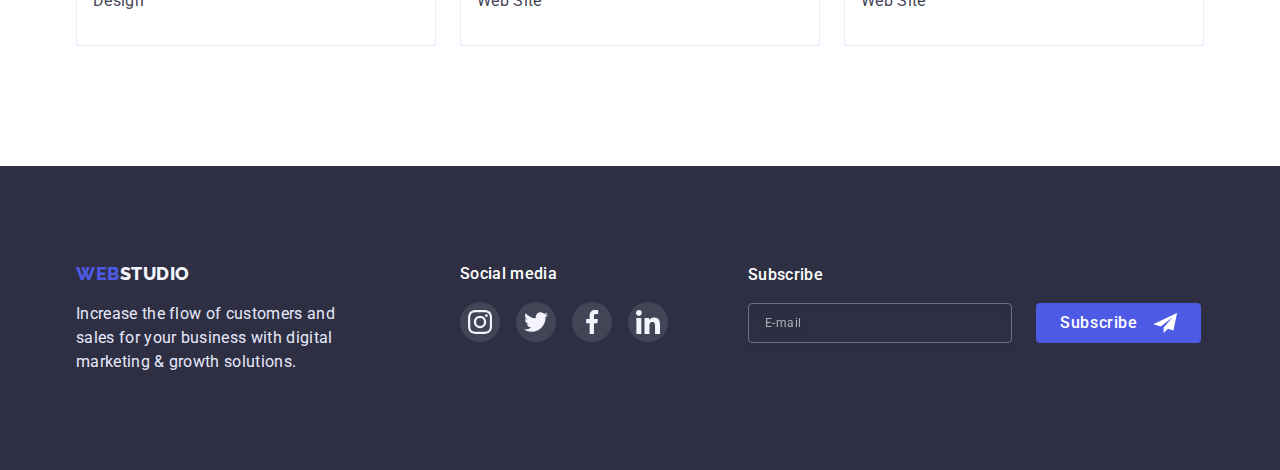
==== commit fe59dd1a: "fix Portfolio" ====
--- a/portfolio.html
+++ b/portfolio.html
@@ -10,6 +10,9 @@
       href="https://cdnjs.cloudflare.com/ajax/libs/modern-normalize/1.0.0/modern-normalize.min.css"
     />
     <link rel="stylesheet" href="./css/styles.css" />
+    <link rel="stylesheet" href="./css/mobile-styles.css" />
+    <link rel="stylesheet" href="./css/tablet-styles.css" />
+    <link rel="stylesheet" href="./css/desktop-styles.css" />
     <link rel="preconnect" href="https://fonts.googleapis.com" />
     <link rel="preconnect" href="https://fonts.gstatic.com" crossorigin />
     <link
@@ -25,21 +28,19 @@
             <span class="logo-web">Web</span
             ><span class="logo-studio">Studio</span>
           </a>
-          <ul class="header-list list">
+          <ul class="header-list header-mob-hidden list">
             <li class="header-item">
-              <a class="header-link link" href="./index.html">Studio</a>
+              <a class="header-link Studio link" href="./index.html">Studio</a>
             </li>
             <li class="header-item">
-              <a class="header-link Portfolio link" href="./portfolio.html"
-                >Portfolio</a
-              >
+              <a class="header-link link" href="./portfolio.html">Portfolio</a>
             </li>
             <li class="header-item">
               <a class="header-link link" href="#">Contacts</a>
             </li>
           </ul>
         </nav>
-        <address class="header-address">
+        <address class="header-address header-mob-hidden">
           <ul class="header-address-list list">
             <li class="header-address-item">
               <a class="header-mail list link" href="mailto:info@devstudio.com"
@@ -53,6 +54,83 @@
             </li>
           </ul>
         </address>
+        <button data-Menu-open type="button" class="menu-mob-open">
+          <svg class="menu-mob-open-icon" width="32px" height="22px">
+            <use href="./images/icons.svg#icon-menu-open"></use>
+          </svg>
+        </button>
+      </div>
+      <div data-Menu class="menu-mob is-hidden">
+        <div>
+          <button data-Menu-close type="button" class="menu-mob-close">
+            <svg class="menu-mob-close-icon" width="8px" height="8px">
+              <use href="./images/icons.svg#icon-close-modal"></use>
+            </svg>
+          </button>
+          <ul class="menu-mob-list list">
+            <li class="menu-mob-item">
+              <a class="menu-mob-link Studio link" href="./index.html"
+                >Studio</a
+              >
+            </li>
+            <li class="menu-mob-item">
+              <a class="menu-mob-link link" href="./portfolio.html"
+                >Portfolio</a
+              >
+            </li>
+            <li class="menu-mob-item">
+              <a class="menu-mob-link link" href="#">Contacts</a>
+            </li>
+          </ul>
+        </div>
+        <div>
+          <address class="menu-mob-address">
+            <ul class="menu-mob-address-list list">
+              <li class="menu-mob-tell-item">
+                <a class="menu-mob-tell-link list link" href="tel:+110001111111"
+                  >+11 (000) 111-11-11</a
+                >
+              </li>
+              <li class="menu-mob-mail-item">
+                <a
+                  class="menu-mob-mail-link list link"
+                  href="mailto:info@devstudio.com"
+                  >info@devstudio.com</a
+                >
+              </li>
+            </ul>
+          </address>
+          <ul class="menu-mob-social list">
+            <li class="menu-mob-social-item">
+              <a href="" class="menu-mob-social-link link"
+                ><svg class="menu-mob-link-icon" width="24px" height="24px">
+                  <use href="./images/icons.svg#icon-instagram"></use>
+                </svg>
+              </a>
+            </li>
+            <li class="menu-mob-social-item">
+              <a href="" class="menu-mob-social-link link"
+                ><svg class="menu-mob-link-icon" width="24px" height="24px">
+                  <use href="./images/icons.svg#icon-twitter"></use>
+                </svg>
+              </a>
+            </li>
+            <li class="menu-mob-social-item">
+              <a href="" class="menu-mob-social-link link"
+                ><svg class="menu-mob-link-icon" width="24px" height="24px">
+                  <use href="./images/icons.svg#icon-facebook"></use>
+                </svg>
+              </a>
+            </li>
+            <li class="menu-mob-social-item">
+              <a href="" class="menu-mob-social-link link"
+                ><svg class="menu-mob-link-icon" width="24px" height="24px">
+                  <use href="./images/icons.svg#icon-linkedin"></use>
+                </svg>
+              </a>
+            </li>
+          </ul>
+        </div>
       </div>
     </header>
     <main class="main">
@@ -79,12 +157,36 @@
           <ul class="works-list list">
             <li class="works-item">
               <div class="works-img">
-                <img
-                  src="./images/Project_1.jpg"
-                  alt="Apps pages"
-                  width="360"
-                  height="300"
-                />
+                <picture>
+                  <source
+                    srcset="
+                      ./images/Portfolio-img/Project_1.jpg    1x,
+                      ./images/Portfolio-img/Project_1-2x.jpg 2x
+                    "
+                    media="(min-width: 1200px)"
+                  />
+                  <source
+                    srcset="
+                      ./images/Portfolio-img/Project_1_tablet.jpg    1x,
+                      ./images/Portfolio-img/Project_1_tablet-2x.jpg 2x
+                    "
+                    media="(min-width: 768px)"
+                  />
+                  <source
+                    srcset="
+                      ./images/Portfolio-img/Project_1_mobile.jpg    1x,
+                      ./images/Portfolio-img/Project_1_mobile-2x.jpg 2x
+                    "
+                    media="(max-width: 768px)"
+                  />
+                  <img
+                    src="./images/Portfolio-img/Project_1.jpg"
+                    alt="Apps pages"
+                    width="360"
+                    height="300"
+                  />
+                </picture>
+
                 <div class="works-hidden-content">
                   <p class="works-hidden-text">
                     14 Stylish and User-Friendly App Design Concepts · Task
@@ -100,12 +202,35 @@
             </li>
             <li class="works-item">
               <div class="works-img">
-                <img
-                  src="./images/Project_2.jpg"
-                  alt="QR-code on a phone"
-                  width="360"
-                  height="300"
-                />
+                <picture>
+                  <source
+                    srcset="
+                      ./images/Portfolio-img/Project_2.jpg    1x,
+                      ./images/Portfolio-img/Project_2-2x.jpg 2x
+                    "
+                    media="(min-width: 1200px)"
+                  />
+                  <source
+                    srcset="
+                      ./images/Portfolio-img/Project_2_tablet.jpg    1x,
+                      ./images/Portfolio-img/Project_2_tablet-2x.jpg 2x
+                    "
+                    media="(min-width: 768px)"
+                  />
+                  <source
+                    srcset="
+                      ./images/Portfolio-img/Project_2_mobile.jpg    1x,
+                      ./images/Portfolio-img/Project_2_mobile-2x.jpg 2x
+                    "
+                    media="(max-width: 768px)"
+                  />
+                  <img
+                    src="./images/Portfolio-img/Project_2.jpg"
+                    alt="QR-code on a phone"
+                    width="360"
+                    height="300"
+                  />
+                </picture>
                 <div class="works-hidden-content">
                   <p class="works-hidden-text">
                     14 Stylish and User-Friendly App Design Concepts · Task
@@ -121,12 +246,35 @@
             </li>
             <li class="works-item">
               <div class="works-img">
-                <img
-                  src="./images/Project_3.jpg"
-                  alt="phone and laptop"
-                  width="360"
-                  height="300"
-                />
+                <picture>
+                  <source
+                    srcset="
+                      ./images/Portfolio-img/Project_3.jpg    1x,
+                      ./images/Portfolio-img/Project_3-2x.jpg 2x
+                    "
+                    media="(min-width: 1200px)"
+                  />
+                  <source
+                    srcset="
+                      ./images/Portfolio-img/Project_3_tablet.jpg    1x,
+                      ./images/Portfolio-img/Project_3_tablet-2x.jpg 2x
+                    "
+                    media="(min-width: 768px)"
+                  />
+                  <source
+                    srcset="
+                      ./images/Portfolio-img/Project_3_mobile.jpg    1x,
+                      ./images/Portfolio-img/Project_3_mobile-2x.jpg 2x
+                    "
+                    media="(max-width: 768px)"
+                  />
+                  <img
+                    src="./images/Portfolio-img/Project_3.jpg"
+                    alt="phone and laptop"
+                    width="360"
+                    height="300"
+                  />
+                </picture>
                 <div class="works-hidden-content">
                   <p class="works-hidden-text">
                     14 Stylish and User-Friendly App Design Concepts · Task
@@ -143,12 +291,35 @@
             </li>
             <li class="works-item">
               <div class="works-img">
-                <img
-                  src="./images/Project_4.jpg"
-                  alt="car steering wheel"
-                  width="360"
-                  height="300"
-                />
+                <picture>
+                  <source
+                    srcset="
+                      ./images/Portfolio-img/Project_4.jpg    1x,
+                      ./images/Portfolio-img/Project_4-2x.jpg 2x
+                    "
+                    media="(min-width: 1200px)"
+                  />
+                  <source
+                    srcset="
+                      ./images/Portfolio-img/Project_4_tablet.jpg    1x,
+                      ./images/Portfolio-img/Project_4_tablet-2x.jpg 2x
+                    "
+                    media="(min-width: 768px)"
+                  />
+                  <source
+                    srcset="
+                      ./images/Portfolio-img/Project_4_mobile.jpg    1x,
+                      ./images/Portfolio-img/Project_4_mobile-2x.jpg 2x
+                    "
+                    media="(max-width: 768px)"
+                  />
+                  <img
+                    src="./images/Portfolio-img/Project_4.jpg"
+                    alt="car steering wheel"
+                    width="360"
+                    height="300"
+                  />
+                </picture>
                 <div class="works-hidden-content">
                   <p class="works-hidden-text">
                     14 Stylish and User-Friendly App Design Concepts · Task
@@ -165,12 +336,35 @@
             </li>
             <li class="works-item">
               <div class="works-img">
-                <img
-                  src="./images/Project_5.jpg"
-                  alt="picture of the moon on the phone"
-                  width="360"
-                  height="300"
-                />
+                <picture>
+                  <source
+                    srcset="
+                      ./images/Portfolio-img/Project_5.jpg    1x,
+                      ./images/Portfolio-img/Project_5-2x.jpg 2x
+                    "
+                    media="(min-width: 1200px)"
+                  />
+                  <source
+                    srcset="
+                      ./images/Portfolio-img/Project_5_tablet.jpg    1x,
+                      ./images/Portfolio-img/Project_5_tablet-2x.jpg 2x
+                    "
+                    media="(min-width: 768px)"
+                  />
+                  <source
+                    srcset="
+                      ./images/Portfolio-img/Project_5_mobile.jpg    1x,
+                      ./images/Portfolio-img/Project_5_mobile-2x.jpg 2x
+                    "
+                    media="(max-width: 768px)"
+                  />
+                  <img
+                    src="./images/Portfolio-img/Project_5.jpg"
+                    alt="picture of the moon on the phone"
+                    width="360"
+                    height="300"
+                  />
+                </picture>
                 <div class="works-hidden-content">
                   <p class="works-hidden-text">
                     14 Stylish and User-Friendly App Design Concepts · Task
@@ -187,12 +381,35 @@
             </li>
             <li class="works-item">
               <div class="works-img">
-                <img
-                  src="./images/Project_6.jpg"
-                  alt="girl with headphones"
-                  width="360"
-                  height="300"
-                />
+                <picture>
+                  <source
+                    srcset="
+                      ./images/Portfolio-img/Project_6.jpg    1x,
+                      ./images/Portfolio-img/Project_6-2x.jpg 2x
+                    "
+                    media="(min-width: 1200px)"
+                  />
+                  <source
+                    srcset="
+                      ./images/Portfolio-img/Project_6_tablet.jpg    1x,
+                      ./images/Portfolio-img/Project_6_tablet-2x.jpg 2x
+                    "
+                    media="(min-width: 768px)"
+                  />
+                  <source
+                    srcset="
+                      ./images/Portfolio-img/Project_6_mobile.jpg    1x,
+                      ./images/Portfolio-img/Project_6_mobile-2x.jpg 2x
+                    "
+                    media="(max-width: 768px)"
+                  />
+                  <img
+                    src="./images/Portfolio-img/Project_6.jpg"
+                    alt="girl with headphones"
+                    width="360"
+                    height="300"
+                  />
+                </picture>
                 <div class="works-hidden-content">
                   <p class="works-hidden-text">
                     14 Stylish and User-Friendly App Design Concepts · Task
@@ -209,12 +426,35 @@
             </li>
             <li class="works-item">
               <div class="works-img">
-                <img
-                  src="./images/Project_7.jpg"
-                  alt="descriptions with images of people"
-                  width="360"
-                  height="300"
-                />
+                <picture>
+                  <source
+                    srcset="
+                      ./images/Portfolio-img/Project_7.jpg    1x,
+                      ./images/Portfolio-img/Project_7-2x.jpg 2x
+                    "
+                    media="(min-width: 1200px)"
+                  />
+                  <source
+                    srcset="
+                      ./images/Portfolio-img/Project_7_tablet.jpg    1x,
+                      ./images/Portfolio-img/Project_7_tablet-2x.jpg 2x
+                    "
+                    media="(min-width: 768px)"
+                  />
+                  <source
+                    srcset="
+                      ./images/Portfolio-img/Project_7_mobile.jpg    1x,
+                      ./images/Portfolio-img/Project_7_mobile-2x.jpg 2x
+                    "
+                    media="(max-width: 768px)"
+                  />
+                  <img
+                    src="./images/Portfolio-img/Project_7.jpg"
+                    alt="descriptions with images of people"
+                    width="360"
+                    height="300"
+                  />
+                </picture>
                 <div class="works-hidden-content">
                   <p class="works-hidden-text">
                     14 Stylish and User-Friendly App Design Concepts · Task
@@ -231,12 +471,35 @@
             </li>
             <li class="works-item">
               <div class="works-img">
-                <img
-                  src="./images/Project_8.jpg"
-                  alt="girl with fruit"
-                  width="360"
-                  height="300"
-                />
+                <picture>
+                  <source
+                    srcset="
+                      ./images/Portfolio-img/Project_8.jpg    1x,
+                      ./images/Portfolio-img/Project_8-2x.jpg 2x
+                    "
+                    media="(min-width: 1200px)"
+                  />
+                  <source
+                    srcset="
+                      ./images/Portfolio-img/Project_8_tablet.jpg    1x,
+                      ./images/Portfolio-img/Project_8_tablet-2x.jpg 2x
+                    "
+                    media="(min-width: 768px)"
+                  />
+                  <source
+                    srcset="
+                      ./images/Portfolio-img/Project_8_mobile.jpg    1x,
+                      ./images/Portfolio-img/Project_8_mobile-2x.jpg 2x
+                    "
+                    media="(max-width: 768px)"
+                  />
+                  <img
+                    src="./images/Portfolio-img/Project_8.jpg"
+                    alt="girl with fruit"
+                    width="360"
+                    height="300"
+                  />
+                </picture>
                 <div class="works-hidden-content">
                   <p class="works-hidden-text">
                     14 Stylish and User-Friendly App Design Concepts · Task
@@ -253,12 +516,35 @@
             </li>
             <li class="works-item">
               <div class="works-img">
-                <img
-                  src="./images/Project_9.jpg"
-                  alt="cup of coffe"
-                  width="360"
-                  height="300"
-                />
+                <picture>
+                  <source
+                    srcset="
+                      ./images/Portfolio-img/Project_9.jpg    1x,
+                      ./images/Portfolio-img/Project_9-2x.jpg 2x
+                    "
+                    media="(min-width: 1200px)"
+                  />
+                  <source
+                    srcset="
+                      ./images/Portfolio-img/Project_9_tablet.jpg    1x,
+                      ./images/Portfolio-img/Project_9_tablet-2x.jpg 2x
+                    "
+                    media="(min-width: 768px)"
+                  />
+                  <source
+                    srcset="
+                      ./images/Portfolio-img/Project_9_mobile.jpg    1x,
+                      ./images/Portfolio-img/Project_9_mobile-2x.jpg 2x
+                    "
+                    media="(max-width: 768px)"
+                  />
+                  <img
+                    src="./images/Portfolio-img/Project_9.jpg"
+                    alt="cup of coffe"
+                    width="360"
+                    height="300"
+                  />
+                </picture>
                 <div class="works-hidden-content">
                   <p class="works-hidden-text">
                     14 Stylish and User-Friendly App Design Concepts · Task
@@ -279,48 +565,50 @@
     </main>
     <footer class="footer">
       <div class="container footer-container">
-        <div class="block-footer-logo">
-          <a class="footer-logo link" href="./index.html">
-            <span class="logo-web">Web</span
-            ><span class="footer-logo-studio">Studio</span>
-          </a>
-          <p class="footer-text">
-            Increase the flow of customers and sales for your business with
-            digital marketing & growth solutions.
-          </p>
-        </div>
-        <div class="block-footer-social">
-          <h3 class="footer-social-title">Social media</h3>
-          <ul class="footer-content-social list">
-            <li class="footer-item">
-              <a href="" class="footer-social-link link"
-                ><svg class="link-icon" width="24px" height="24px">
-                  <use href="./images/icons.svg#icon-instagram"></use>
-                </svg>
-              </a>
-            </li>
-            <li class="footer-item">
-              <a href="" class="social-link link"
-                ><svg class="footer-link-icon" width="24px" height="24px">
-                  <use href="./images/icons.svg#icon-twitter"></use>
-                </svg>
-              </a>
-            </li>
-            <li class="footer-item">
-              <a href="" class="social-link link"
-                ><svg class="link-icon" width="24px" height="24px">
-                  <use href="./images/icons.svg#icon-facebook"></use>
-                </svg>
-              </a>
-            </li>
-            <li class="footer-item">
-              <a href="" class="social-link link"
-                ><svg class="link-icon" width="24px" height="24px">
-                  <use href="./images/icons.svg#icon-linkedin"></use>
-                </svg>
-              </a>
-            </li>
-          </ul>
+        <div class="block-logo-social">
+          <div class="block-footer-logo">
+            <a class="footer-logo link" href="./index.html">
+              <span class="logo-web">Web</span
+              ><span class="footer-logo-studio">Studio</span>
+            </a>
+            <p class="footer-text">
+              Increase the flow of customers and sales for your business with
+              digital marketing & growth solutions.
+            </p>
+          </div>
+          <div class="block-footer-social">
+            <h3 class="footer-social-title">Social media</h3>
+            <ul class="footer-content-social list">
+              <li class="footer-item">
+                <a href="" class="footer-social-link link"
+                  ><svg class="link-icon" width="24px" height="24px">
+                    <use href="./images/icons.svg#icon-instagram"></use>
+                  </svg>
+                </a>
+              </li>
+              <li class="footer-item">
+                <a href="" class="social-link link"
+                  ><svg class="footer-link-icon" width="24px" height="24px">
+                    <use href="./images/icons.svg#icon-twitter"></use>
+                  </svg>
+                </a>
+              </li>
+              <li class="footer-item">
+                <a href="" class="social-link link"
+                  ><svg class="link-icon" width="24px" height="24px">
+                    <use href="./images/icons.svg#icon-facebook"></use>
+                  </svg>
+                </a>
+              </li>
+              <li class="footer-item">
+                <a href="" class="social-link link"
+                  ><svg class="link-icon" width="24px" height="24px">
+                    <use href="./images/icons.svg#icon-linkedin"></use>
+                  </svg>
+                </a>
+              </li>
+            </ul>
+          </div>
         </div>
         <form class="Subscribe-form">
           <div class="subscribe-block">
@@ -343,5 +631,7 @@
         </form>
       </div>
     </footer>
+    <script src="./js/modal.js"></script>
+    <script src="./js/mobile-menu.js"></script>
   </body>
 </html>
--- a/css/styles.css
+++ b/css/styles.css
@@ -52,11 +52,15 @@
 }
 
 .container {
-  width: 1158px;
-  padding-left: 15px;
-  padding-right: 15px;
+  max-width: 428px;
+  padding-left: 16px;
+  padding-right: 16px;
   margin-right: auto;
   margin-left: auto;
+}
+
+.no-scroll {
+  overflow: hidden;
 }
 
 /*-------------------------------------HEADER-------------------------*/
@@ -65,27 +69,17 @@
   background-color: var(--main-color);
   border-bottom: 1px solid #e7e9fc;
   padding-top: 24px;
-  padding-bottom: 28px;
+  padding-bottom: 24px;
 }
 
 .header-container {
   display: flex;
-
-  align-items: center;
-}
-
-.header-navigation {
-  display: flex;
-  align-items: center;
-  margin-right: auto;
+  justify-content: space-between;
 }
 
 .header-logo {
   display: flex;
-  flex-direction: row;
   align-items: flex-start;
-  padding: 0px;
-  margin-right: 76px;
 }
 
 .logo-web {
@@ -112,97 +106,177 @@
   color: var(--main-text-color);
 }
 
-.header-list {
-  padding: 0px;
-  filter: drop-shadow(0px 4px 4px rgba(0, 0, 0, 0.25));
-  display: flex;
-  gap: 40px;
-}
-
-.header-link {
-  font-weight: 500;
-  font-size: 16px;
-  line-height: 1.5;
-  letter-spacing: 0.02em;
-  color: var(--main-text-color);
-  transition: color var(--hover-cubic-bezier);
+.menu-mob-open {
+  width: 30px;
+  height: 19px;
+
+  border: none;
+}
+
+.header-mob-hidden {
+  opacity: 0;
+  visibility: hidden;
+  pointer-events: none;
+  position: absolute;
+}
+
+.menu-mob-open {
+  width: 32px;
+  height: 22px;
   position: relative;
-}
-
-.Studio::after {
-  content: "";
+  display: block;
+  background-color: transparent;
+}
+.menu-mob-open-icon {
   position: absolute;
-  top: 48px;
-  left: 0;
-  width: 100%;
-  height: 4px;
-  background-color: #404bbf;
-  border-radius: 2px;
-}
-
-.Portfolio::after {
-  content: "";
-  position: absolute;
-  top: 48px;
-  left: 0;
-  width: 66px;
-  height: 4px;
-  background-color: #404bbf;
-  border-radius: 2px;
-}
-
-.header-link:is(:hover, :focus) {
+  top: 50%;
+  left: 50%;
+  transform: translate(-50%, -50%);
+  stroke: #2e2f42;
+}
+
+/* ------------------------------------MENU-MOB-------------------------------- */
+
+.menu-mob {
+  position: fixed;
+  width: 100%;
+  height: 100vh;
+  top: 0;
+  z-index: 1;
+  background-color: #fff;
+  padding: 24px 24px 40px 40px;
+  display: flex;
+  flex-direction: column;
+  justify-content: space-between;
+  overflow-y: auto;
+  transition: transform 250ms var(--hover-cubic-bezier);
+}
+
+.is-hidden {
+  transform: translateX(500px);
+}
+
+.menu-mob-link {
+  font-weight: 700;
+  font-size: 36px;
+  line-height: 1.11;
+  letter-spacing: 0.02em;
+  color: #2e2f42;
+}
+
+.menu-mob-link:is(:hover, :focus) {
   color: var(--pointer-color);
   border-radius: 5px;
 }
 
-.header-address-list {
-  display: flex;
-  gap: 40px;
-}
-
-.header-mail {
-  font-size: 16px;
-  line-height: 1.5;
-  letter-spacing: 0.02em;
-  color: var(--secondary-text);
+.menu-mob-item:not(:last-child) {
+  margin-bottom: 40px;
+}
+
+.menu-mob-tell-item {
   font-style: normal;
-  transition: color var(--hover-cubic-bezier);
-}
-
-.header-mail:is(:hover, :focus) {
+  font-weight: 600;
+  font-size: 27px;
+  line-height: 1.11;
+  color: #4d5ae5;
+  margin-bottom: 40px;
+}
+.menu-mob-mail-link {
+  font-style: normal;
+  font-weight: 500;
+  font-size: 20px;
+  line-height: 1.2;
+  letter-spacing: 0.02em;
+  color: #434455;
+}
+
+.menu-mob-mail-link:is(:hover, :focus) {
   color: var(--pointer-color);
 }
 
-.header-tell {
-  font-size: 16px;
-  line-height: 1.5;
-  letter-spacing: 0.02em;
-  color: var(--secondary-text);
-  font-style: normal;
+.menu-mob-social {
+  display: flex;
+  gap: 30px;
+  padding-top: 48px;
+}
+.menu-mob-social-item {
+  width: 40px;
+  height: 40px;
+  background-color: var(--btn-color);
+  border-radius: 50px;
+  transition: background-color var(--hover-cubic-bezier);
+}
+.menu-mob-social-link {
+  width: 100%;
+  height: 100%;
+
+  display: flex;
+  justify-content: center;
+  align-items: center;
+  fill: var(--main-bgc);
+}
+
+.menu-mob-social-item:is(:hover, :focus) {
+  background-color: var(--pointer-color);
+}
+
+.menu-mob-close {
+  width: 24px;
+  height: 24px;
+  background: #e7e9fc;
+  border: 1px solid rgba(0, 0, 0, 0.1);
+  border-radius: 50%;
+  display: block;
+  margin-left: auto;
+  transition: background-color var(--hover-cubic-bezier),
+    fill var(--hover-cubic-bezier);
+  position: relative;
+  margin-bottom: 32px;
+}
+
+.menu-mob-close:is(:hover, :focus) {
+  background-color: var(--pointer-color);
+  fill: #fff;
+}
+
+.menu-mob-close-icon {
+  position: absolute;
+  top: 50%;
+  left: 50%;
+  transform: translate(-50%, -50%);
 }
 
 /*-------------------------------------HERO-------------------------*/
 
 .hero {
-  padding: 188px;
+  padding-top: 112px;
+  padding-bottom: 112px;
   text-align: center;
-  max-width: 1440px;
+  max-width: 428px;
   margin-left: auto;
   margin-right: auto;
-  background-image: var(--grd), url(../images/people-office\ 1.jpg);
+  background-image: var(--grd), url(../images/hero/hero-mobile.jpg);
   background-repeat: no-repeat;
   background-position: center;
+  background-size: cover;
+}
+
+@media (min-device-pixel-ratio: 2),
+  (min-resolution: 192dpi),
+  (min-resolution: 2dppx) {
+  .hero {
+    background-image: var(--grd), url(../images/hero/hero-mobile-2x.jpg);
+  }
 }
 
 .hero-title {
   font-weight: 700;
-  font-size: 56px;
-  line-height: 1.07;
+  font-size: 36px;
+  line-height: 1.11;
   letter-spacing: 0.02em;
   color: var(--main-color);
   margin: auto;
-  max-width: 500px;
+  max-width: 320px;
 }
 
 .hero-btn-item {
@@ -212,6 +286,7 @@
   background: var(--btn-color);
   box-shadow: 0px 4px 4px rgba(0, 0, 0, 0.15);
   border-radius: 4px;
+  border: none;
   font-family: "Roboto";
   font-weight: 500;
   font-size: 16px;
@@ -219,7 +294,7 @@
   align-items: center;
   letter-spacing: 0.04em;
   color: var(--main-color);
-  margin-top: 48px;
+  margin-top: 72px;
   transition: background-color var(--hover-cubic-bezier);
 }
 
@@ -230,7 +305,8 @@
 /*-------------------------------------MAIN-WORK-------------------------*/
 
 .main-section-work {
-  padding-top: 120px;
+  padding-top: 96px;
+  padding-bottom: 96px;
 }
 
 .hidden-title {
@@ -242,95 +318,51 @@
 
 .work-list {
   display: flex;
-  gap: 24px;
-  align-items: center;
+  gap: 72px;
+  flex-wrap: wrap;
 }
 
 .work-item {
-  max-width: 264px;
-  width: calc((100% - 72px) / 4);
-}
-
-.work-item::before {
-  display: block;
-  content: "";
-  width: 264px;
-  height: 112px;
-  border-radius: 4px;
-  background-color: var(--main-bgc);
-  background-repeat: no-repeat;
-  background-position: center;
-}
-
-.icon-antenna::before {
-  background-image: url(../images/antenna.svg);
-}
-
-.icon-clock::before {
-  background-image: url(../images/clock.svg);
-}
-
-.icon-diagram::before {
-  background-image: url(../images/diagram.svg);
-}
-
-.icon-astronaut::before {
-  background-image: url(../images/astronaut.svg);
+  width: 100%;
 }
 
 .work-title {
-  font-weight: 500;
-  font-size: 20px;
-  line-height: 1.2;
-  letter-spacing: 0.02em;
-  color: var(--main-text-color);
-  flex: none;
-  order: 0;
-  flex-grow: 0;
-}
-.work-text {
-  font-size: 16px;
-  line-height: 1.5;
-  letter-spacing: 0.02em;
-  color: var(--secondary-text);
-  flex: none;
-  order: 1;
-  flex-grow: 0;
-  margin-top: 8px;
-}
-
-/*-------------------------------------MAIN-DOING-------------------------*/
-
-.main-section-doing {
-  padding-top: 120px;
-  padding-bottom: 70px;
-}
-.doing-title {
+  font-family: "Roboto";
   font-weight: 700;
   font-size: 36px;
-  line-height: 1.1;
+  line-height: 1.11;
   text-align: center;
   letter-spacing: 0.02em;
   text-transform: capitalize;
-  color: var(--main-text-color);
-  margin-bottom: 72px;
-}
-.doing-list {
-  display: flex;
-  gap: 24px;
-}
-
-.doing-item {
-  width: calc((100% - 48px) / 3);
+  color: #2e2f42;
+}
+.work-text {
+  font-family: "Roboto";
+  font-weight: 500;
+  font-size: 16px;
+  line-height: 1.5;
+  letter-spacing: 0.02em;
+  color: #434455;
+  margin-top: 8px;
+}
+
+/*-------------------------------------MAIN-DOING-------------------------*/
+
+.doing-hidden {
+  opacity: 0;
+  visibility: hidden;
+  pointer-events: none;
+  position: absolute;
 }
 
 /*-------------------------------------MAIN-TEAM-------------------------*/
 
 .main-section-team {
   background-color: var(--main-bgc);
-  padding-top: 120px;
-  padding-bottom: 120px;
-}
+  padding-top: 96px;
+  padding-bottom: 128px;
+}
+
 .team-title {
   font-weight: 700;
   font-size: 36px;
@@ -342,8 +374,10 @@
   margin-bottom: 72px;
 }
 .team-list {
-  display: flex;
-  gap: 24px;
+  gap: 72px;
+  display: flex;
+  flex-wrap: wrap;
+  justify-content: center;
 }
 .team-item {
   display: flex;
@@ -352,7 +386,7 @@
   box-shadow: 0px 1px 6px rgba(46, 47, 66, 0.08),
     0px 1px 1px rgba(46, 47, 66, 0.16), 0px 2px 1px rgba(46, 47, 66, 0.08);
   border-radius: 0px 0px 4px 4px;
-  width: calc((100% - 72px) / 4);
+
   box-shadow: 0px 1px 6px rgba(46, 47, 66, 0.08),
     0px 1px 1px rgba(46, 47, 66, 0.16), 0px 2px 1px rgba(46, 47, 66, 0.08);
 }
@@ -413,8 +447,8 @@
 /* ------------------------------------MAIN-CLIENTS--------------------------- */
 
 .main-clients {
-  padding-top: 130px;
-  padding-bottom: 120px;
+  padding-top: 96px;
+  padding-bottom: 96px;
 }
 
 .client-title {
@@ -431,11 +465,13 @@
 .clients-list {
   display: flex;
   justify-content: center;
-  gap: 24px;
+  flex-wrap: wrap;
+  column-gap: 16px;
+  row-gap: 72px;
 }
 
 .clients-item {
-  width: calc((100% - 120px) / 6);
+  width: calc((100% - 16px) / 2);
   height: 88px;
 }
 .clients-link {
@@ -463,16 +499,17 @@
 /*-------------------------------------FILE-PORTFOLIO-------------------------*/
 
 .main-section {
-  padding-top: 96px;
-  padding-bottom: 120px;
+  padding-top: 48px;
+  padding-bottom: 48px;
 }
 
 /*-------------------------------------SECTION-BTN-------------------------*/
 .btn-list {
-  margin-bottom: 72px;
-  display: flex;
-  gap: 24px;
-  justify-content: center;
+  display: flex;
+  flex-wrap: wrap;
+  column-gap: 24px;
+  row-gap: 16px;
+  margin-bottom: 48px;
 }
 
 .main-btn {
@@ -506,12 +543,10 @@
 .works-list {
   display: flex;
   flex-wrap: wrap;
-  column-gap: 24px;
-  row-gap: 48px;
+  gap: 48px;
 }
 
 .works-item {
-  width: calc((100% - 48px) / 3);
   transition: box-shadow var(--hover-cubic-bezier);
 }
 
@@ -585,19 +620,19 @@
 
 .footer {
   background-color: var(--main-text-color);
-  padding-top: 100px;
-  padding-bottom: 100px;
-}
-
-.block-footer-logo {
-  margin-right: 120px;
+  padding-top: 96px;
+  padding-bottom: 96px;
+}
+
+.footer-container {
+  display: flex;
+  flex-direction: column;
+  align-items: center;
 }
 
 .footer-logo {
   display: flex;
-  flex-direction: row;
-  align-items: flex-start;
-  padding: 0px;
+  justify-content: center;
   margin-bottom: 16px;
 }
 
@@ -608,14 +643,9 @@
   font-weight: 800;
   font-size: 18px;
   line-height: 1.33;
-  display: flex;
-  align-items: center;
   letter-spacing: 0.03em;
   text-transform: uppercase;
   color: var(--main-bgc);
-  flex: none;
-  order: 1;
-  flex-grow: 0;
 }
 
 .footer-text {
@@ -624,11 +654,7 @@
   letter-spacing: 0.02em;
   color: #e7e9fc;
   max-width: 264px;
-}
-
-.footer-container {
-  display: flex;
-  align-items: baseline;
+  margin-bottom: 72px;
 }
 
 .footer-social-title {
@@ -639,6 +665,7 @@
   letter-spacing: 0.02em;
   margin-bottom: 16px;
   color: var(--main-color);
+  text-align: center;
 }
 
 .footer-content-social {
@@ -669,14 +696,18 @@
 }
 
 .Subscribe-form {
-  margin-left: 88px;
-  display: flex;
-  justify-content: flex-end;
+  display: flex;
+  flex-direction: column;
+  align-items: center;
+  margin-top: 72px;
+  width: 100%;
 }
 
 .subscribe-block {
   display: flex;
-  flex-wrap: wrap;
+  flex-direction: column;
+  align-items: center;
+  width: 100%;
 }
 
 .subscribe-lable {
@@ -688,13 +719,8 @@
   color: #ffffff;
 }
 
-.subscribe-block {
-  width: 264px;
-  margin-right: 16px;
-}
-
 .subscribe-input {
-  width: 264px;
+  width: 100%;
   height: 40px;
   border: 1px solid rgba(255, 255, 255, 0.3);
   filter: drop-shadow(0px 4px 4px rgba(0, 0, 0, 0.15));
@@ -740,7 +766,7 @@
   padding-bottom: 8px;
   border: none;
   transition: background-color var(--hover-cubic-bezier);
-  margin-top: auto;
+  margin-top: 16px;
 }
 
 .button-subscribe:is(:hover, :focus) {
@@ -775,8 +801,8 @@
 
 .modal {
   position: absolute;
-  width: 408px;
-  min-height: 576px;
+  width: 315px;
+  min-height: 500px;
   top: 50%;
   left: 50%;
   transform: translate(-50%, -50%);
@@ -784,7 +810,7 @@
   box-shadow: 0px 1px 1px rgba(0, 0, 0, 0.14), 0px 1px 3px rgba(0, 0, 0, 0.12),
     0px 2px 1px rgba(0, 0, 0, 0.2);
   border-radius: 4px;
-  padding: 24px;
+  padding: 10px;
   transition: transform 400ms linear;
 }
 
@@ -829,10 +855,8 @@
 }
 
 .form-head {
-  font-family: "Roboto";
-
   font-weight: 500;
-  font-size: 16px;
+  font-size: 13px;
   line-height: 1.5;
   text-align: center;
   letter-spacing: 0.02em;
@@ -842,7 +866,6 @@
 }
 
 .form-lable-title {
-  font-family: "Roboto";
   font-weight: 400;
   font-size: 12px;
   line-height: 1.33;
@@ -892,11 +915,10 @@
 
 .form-textarea {
   width: 100%;
-  height: 120px;
+  height: 90px;
   border: 1px solid rgba(33, 33, 33, 0.2);
   border-radius: 4px;
   padding: 8px 16px;
-  font-family: "Roboto";
   font-weight: 450;
   font-size: 12px;
   line-height: 1.33;
@@ -908,7 +930,6 @@
 }
 
 .form-textarea::placeholder {
-  font-family: "Roboto";
   font-weight: 400;
   font-size: 12px;
   line-height: 1.33;
@@ -921,18 +942,16 @@
 }
 
 .checkbox-text {
-  font-family: "Roboto";
   font-weight: 400;
-  font-size: 12px;
+  font-size: 11.5px;
   line-height: 1.33;
   letter-spacing: 0.04em;
   color: #757575;
 }
 
 .checkbox-link {
-  font-family: "Roboto";
   font-weight: 400;
-  font-size: 12px;
+  font-size: 11.5px;
   line-height: 1.33;
   letter-spacing: 0.04em;
   color: var(--pointer-color);
@@ -951,6 +970,7 @@
   background: var(--btn-color);
   box-shadow: 0px 4px 4px rgba(0, 0, 0, 0.15);
   border-radius: 4px;
+  border: none;
   font-family: "Roboto";
   font-weight: 500;
   font-size: 16px;
@@ -1006,8 +1026,8 @@
   display: flex;
   align-items: center;
   justify-content: center;
-  width: 16px;
-  height: 16px;
+  width: 13px;
+  height: 13px;
   border: 1.25px solid var(--main-text-color);
   border-radius: 2px;
   margin-right: 8px;
@@ -1016,6 +1036,11 @@
     fill var(--hover-cubic-bezier), border var(--hover-cubic-bezier);
 }
 
+.checkbox-icon {
+  width: 8px;
+  height: 6px;
+}
+
 .checkbox-input:checked + .checkbox-text .checkbox-icon-span {
   background-color: var(--pointer-color);
   fill: var(--main-color);
--- a/css/mobile-styles.css
+++ b/css/mobile-styles.css
@@ -0,0 +1,65 @@
+@media screen and (min-width: 480px) {
+  .container {
+    max-width: 428px;
+  }
+
+  .hero {
+    max-width: 100%;
+    background-image: var(--grd), url(../images/hero/hero-tablet.jpg);
+  }
+
+  @media (min-device-pixel-ratio: 2),
+    (min-resolution: 192dpi),
+    (min-resolution: 2dppx) {
+    .hero {
+      background-image: var(--grd), url(../images/hero/hero-tablet-2x.jpg);
+    }
+  }
+
+  .container.container-mini {
+    max-width: 296px;
+  }
+
+  .menu-mob-tell-item {
+    font-size: 36px;
+  }
+  .menu-mob-social {
+    gap: 56px;
+  }
+
+  .clients-item {
+    min-width: 190px;
+  }
+
+  .modal {
+    width: 392px;
+    min-height: 586px;
+    padding: 24px;
+  }
+
+  .form-head {
+    font-size: 16px;
+  }
+
+  .form-textarea {
+    height: 120px;
+  }
+
+  .checkbox-text {
+    font-size: 12px;
+  }
+
+  .checkbox-link {
+    font-size: 12px;
+  }
+
+  .checkbox-icon-span {
+    width: 16px;
+    height: 16px;
+  }
+
+  .checkbox-icon {
+    width: 10px;
+    height: 8px;
+  }
+}
--- a/css/tablet-styles.css
+++ b/css/tablet-styles.css
@@ -0,0 +1,267 @@
+@media screen and (min-width: 768px) {
+  .container {
+    max-width: 768px;
+  }
+
+  /*-------------------------------------HEADER-------------------------*/
+
+  .header {
+    padding-top: 0;
+    padding-bottom: 0;
+  }
+  .header-container {
+    padding-top: 24px;
+    padding-bottom: 10px;
+  }
+
+  .header-mob-hidden {
+    opacity: 1;
+    visibility: visible;
+    pointer-events: all;
+    position: relative;
+  }
+
+  .menu-mob-open {
+    display: none;
+  }
+
+  .header-logo {
+    margin-right: 123px;
+  }
+
+  .header-navigation {
+    display: flex;
+  }
+
+  .header-list {
+    padding: 0px;
+    filter: drop-shadow(0px 4px 4px rgba(0, 0, 0, 0.25));
+    display: flex;
+    gap: 40px;
+  }
+
+  .header-link {
+    font-weight: 500;
+    font-size: 16px;
+    line-height: 1.5;
+    letter-spacing: 0.02em;
+    color: var(--main-text-color);
+    transition: color var(--hover-cubic-bezier);
+    position: relative;
+  }
+
+  .Studio::after {
+    content: "";
+    position: absolute;
+    top: 48px;
+    left: 0;
+    width: 100%;
+    height: 4px;
+    background-color: #404bbf;
+    border-radius: 2px;
+  }
+
+  .Portfolio::after {
+    content: "";
+    position: absolute;
+    top: 48px;
+    left: 0;
+    width: 66px;
+    height: 4px;
+    background-color: #404bbf;
+    border-radius: 2px;
+  }
+
+  .header-link:is(:hover, :focus) {
+    color: var(--pointer-color);
+    border-radius: 5px;
+  }
+
+  .header-address-list {
+    display: flex;
+    flex-direction: column;
+    gap: 4px;
+  }
+
+  .header-mail {
+    font-size: 12px;
+    line-height: 1.33;
+    letter-spacing: 0.04em;
+    color: var(--secondary-text);
+    font-style: normal;
+    transition: color var(--hover-cubic-bezier);
+  }
+
+  .header-mail:is(:hover, :focus) {
+    color: var(--pointer-color);
+  }
+
+  .header-tell {
+    font-size: 12px;
+    line-height: 1.33;
+    letter-spacing: 0.04em;
+    color: var(--secondary-text);
+    font-style: normal;
+  }
+
+  /*-------------------------------------HERO-------------------------*/
+
+  .hero {
+    padding-top: 112px;
+    padding-bottom: 108px;
+    max-width: 768px;
+    background-image: var(--grd), url(../images/hero/hero-desktop.jpg);
+  }
+
+  @media (min-device-pixel-ratio: 2),
+    (min-resolution: 192dpi),
+    (min-resolution: 2dppx) {
+    .hero {
+      background-image: var(--grd), url(../images/hero/hero-desktop-2x.jpg);
+    }
+  }
+
+  .hero-title {
+    font-weight: 700;
+    font-size: 56px;
+    line-height: 1.07;
+    letter-spacing: 0.02em;
+    color: var(--main-color);
+    margin: auto;
+    max-width: 496px;
+  }
+
+  .hero-btn-item {
+    margin-top: 40px;
+  }
+
+  /*-------------------------------------MAIN-WORK-------------------------*/
+  .work-list {
+    column-gap: 24px;
+    row-gap: 72px;
+  }
+  .work-item {
+    width: calc((100% - 24px) / 2);
+  }
+
+  .work-title {
+    font-family: "Roboto";
+    font-weight: 700;
+    font-size: 36px;
+    line-height: 1.11;
+    letter-spacing: 0.02em;
+    color: #2e2f42;
+    text-align: left;
+  }
+
+  .stategy-text {
+    max-width: 320px;
+  }
+
+  .Technologies-text {
+    max-width: 350px;
+  }
+
+  /*-------------------------------------MAIN-TEAM-------------------------*/
+
+  .container.container-mini {
+    max-width: 584px;
+  }
+
+  .main-section-team {
+    padding-bottom: 104px;
+  }
+
+  .team-list {
+    column-gap: 24px;
+    row-gap: 64px;
+  }
+
+  .team-item {
+    width: calc((100% - 48px) / 2);
+  }
+
+  /* ------------------------------------MAIN-CLIENTS--------------------------- */
+
+  .clients-list {
+    column-gap: 24px;
+  }
+
+  .clients-item {
+    width: calc((100% - 72px) / 3);
+    min-width: 168px;
+  }
+
+  .container.container-tablet {
+    max-width: 584px;
+  }
+
+  /*-------------------------------------FOOTER-------------------------*/
+
+  .container.footer-container {
+    max-width: 584px;
+    align-items: flex-start;
+  }
+
+  .footer-logo {
+    justify-content: flex-start;
+  }
+
+  .footer-text {
+    margin-bottom: 0;
+  }
+
+  .block-logo-social {
+    display: flex;
+    gap: 24px;
+  }
+
+  .footer-social-title {
+    text-align: start;
+  }
+
+  .Subscribe-form {
+    display: flex;
+    flex-direction: row;
+    align-items: flex-start;
+    margin-top: 72px;
+    width: auto;
+  }
+
+  .subscribe-block {
+    align-items: flex-start;
+    width: auto;
+  }
+
+  .subscribe-input {
+    width: 264px;
+  }
+
+  .button-subscribe {
+    margin-top: auto;
+    margin-left: 24px;
+  }
+
+  /* ------------------------PORTFOLIO-------------------- */
+
+  .main-section {
+    padding-top: 64px;
+    padding-bottom: 96px;
+  }
+
+  .btn-list {
+    display: flex;
+    justify-content: center;
+    column-gap: 24px;
+    margin-bottom: 64px;
+  }
+
+  .works-item {
+    width: calc((100% - 24px) / 2);
+  }
+
+  .works-list {
+    column-gap: 24px;
+    row-gap: 72px;
+  }
+}
--- a/css/desktop-styles.css
+++ b/css/desktop-styles.css
@@ -0,0 +1,218 @@
+@media screen and (min-width: 1200px) {
+  .container {
+    max-width: 1160px;
+  }
+
+  /* -------------------------------------HEADER------------------------- */
+
+  .header-mob-hidden {
+    opacity: 1;
+    visibility: visible;
+    pointer-events: all;
+    position: relative;
+  }
+
+  .header-container {
+    padding-top: 24px;
+    padding-bottom: 28px;
+  }
+
+  .header-logo {
+    margin-right: 76px;
+  }
+
+  .header-address-list {
+    flex-direction: row;
+    gap: 40px;
+  }
+
+  .header-mail {
+    font-size: 16px;
+    line-height: 1.5;
+    letter-spacing: 0.02em;
+  }
+
+  .header-tell {
+    font-size: 16px;
+    line-height: 1.5;
+    letter-spacing: 0.02em;
+  }
+
+  /*-------------------------------------HERO-------------------------*/
+
+  .hero {
+    padding: 188px;
+    max-width: 1440px;
+    background-image: var(--grd), url(../images/hero/hero-desktop.jpg);
+  }
+
+  @media (min-device-pixel-ratio: 2),
+    (min-resolution: 192dpi),
+    (min-resolution: 2dppx) {
+    .hero {
+      background-image: var(--grd), url(../images/hero/hero-desktop-2x.jpg);
+    }
+  }
+
+  .hero-btn-item {
+    margin-top: 48px;
+  }
+
+  /*-------------------------------------MAIN-WORK-------------------------*/
+
+  .main-section-work {
+    padding-top: 120px;
+    padding-bottom: 120px;
+  }
+  .work-list {
+    gap: 24px;
+  }
+  .work-item {
+    width: calc((100% - 72px) / 4);
+  }
+  .work-title {
+    font-family: "Roboto";
+    font-weight: 500;
+    font-size: 20px;
+    line-height: 1.2;
+    letter-spacing: 0.02em;
+    color: #2e2f42;
+    text-align: left;
+  }
+  .work-text {
+    font-family: "Roboto";
+    font-weight: 400;
+    font-size: 16px;
+    line-height: 1.5;
+    letter-spacing: 0.02em;
+    color: #434455;
+    width: 264px;
+  }
+  .work-item::before {
+    display: block;
+    content: "";
+    width: 100%;
+    height: 112px;
+    border-radius: 4px;
+    background-color: var(--main-bgc);
+    background-repeat: no-repeat;
+    background-position: center;
+    margin-bottom: 8px;
+  }
+
+  .icon-antenna::before {
+    background-image: url(../images/antenna.svg);
+  }
+
+  .icon-clock::before {
+    background-image: url(../images/clock.svg);
+  }
+
+  .icon-diagram::before {
+    background-image: url(../images/diagram.svg);
+  }
+
+  .icon-astronaut::before {
+    background-image: url(../images/astronaut.svg);
+  }
+
+  /*-------------------------------------MAIN-DOING-------------------------*/
+
+  .doing-hidden {
+    opacity: 1;
+    visibility: visible;
+    pointer-events: all;
+    position: relative;
+  }
+
+  /*-------------------------------------MAIN-DOING-------------------------*/
+
+  .main-section-doing {
+    padding-bottom: 120px;
+  }
+  .doing-title {
+    font-weight: 700;
+    font-size: 36px;
+    line-height: 1.1;
+    text-align: center;
+    letter-spacing: 0.02em;
+    text-transform: capitalize;
+    color: var(--main-text-color);
+    margin-bottom: 72px;
+  }
+  .doing-list {
+    display: flex;
+    gap: 24px;
+  }
+
+  .doing-item {
+    width: calc((100% - 48px) / 3);
+  }
+
+  /*-------------------------------------MAIN-TEAM-------------------------*/
+
+  .container.container-mini {
+    max-width: 1160px;
+  }
+
+  .main-section-team {
+    padding-top: 120px;
+    padding-bottom: 120px;
+  }
+
+  .team-list {
+    display: flex;
+    gap: 24px;
+  }
+  .team-item {
+    width: calc((100% - 72px) / 4);
+  }
+
+  /* ------------------------------------MAIN-CLIENTS--------------------------- */
+
+  .clients-item {
+    width: calc((100% - 120px) / 6);
+    min-width: 168px;
+  }
+
+  .container.container-tablet {
+    max-width: 1160px;
+  }
+
+  /*-------------------------------------FOOTER-------------------------*/
+
+  .container.footer-container {
+    max-width: 1160px;
+    display: flex;
+    flex-direction: row;
+    align-items: baseline;
+  }
+
+  .block-logo-social {
+    gap: 120px;
+  }
+
+  .footer-social-title {
+    text-align: start;
+  }
+
+  .Subscribe-form {
+    margin-top: 0;
+    margin-left: 80px;
+  }
+
+  /* ------------------------PORTFOLIO-------------------- */
+
+  .main-section {
+    padding-top: 96px;
+    padding-bottom: 120px;
+  }
+
+  .works-item {
+    width: calc((100% - 48px) / 3);
+  }
+
+  .works-list {
+    row-gap: 48px;
+  }
+}
